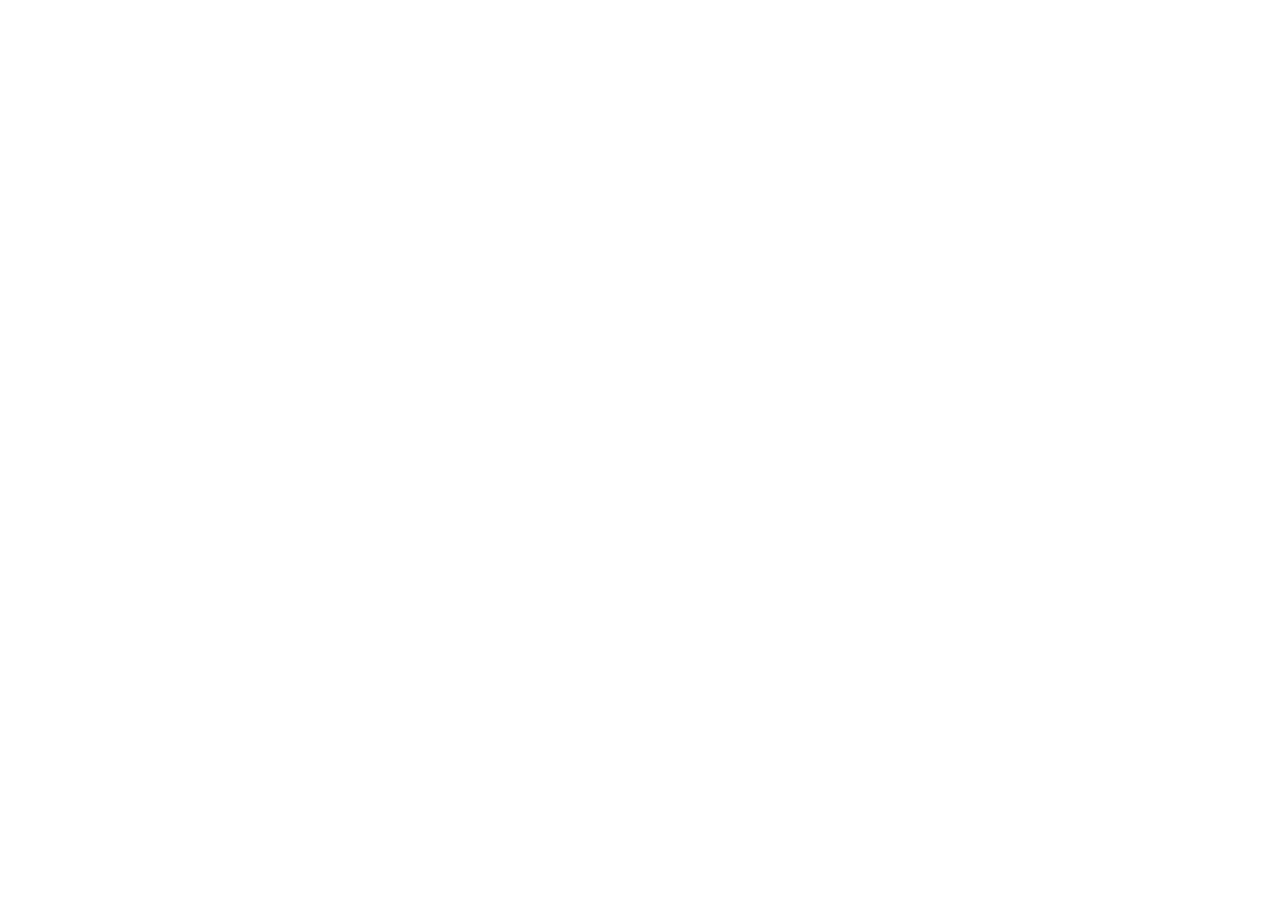
==== index.html @ e96fddd1 "base do projeto" ====
<!DOCTYPE html>
<html lang="pt">
<head>
    <meta charset="UTF-8">
    <meta name="viewport" content="width=device-width, initial-scale=1.0">
    <title>Document</title>
    <link rel="stylesheet" href="style.css">
</head>
<body>
    
</body>
</html>
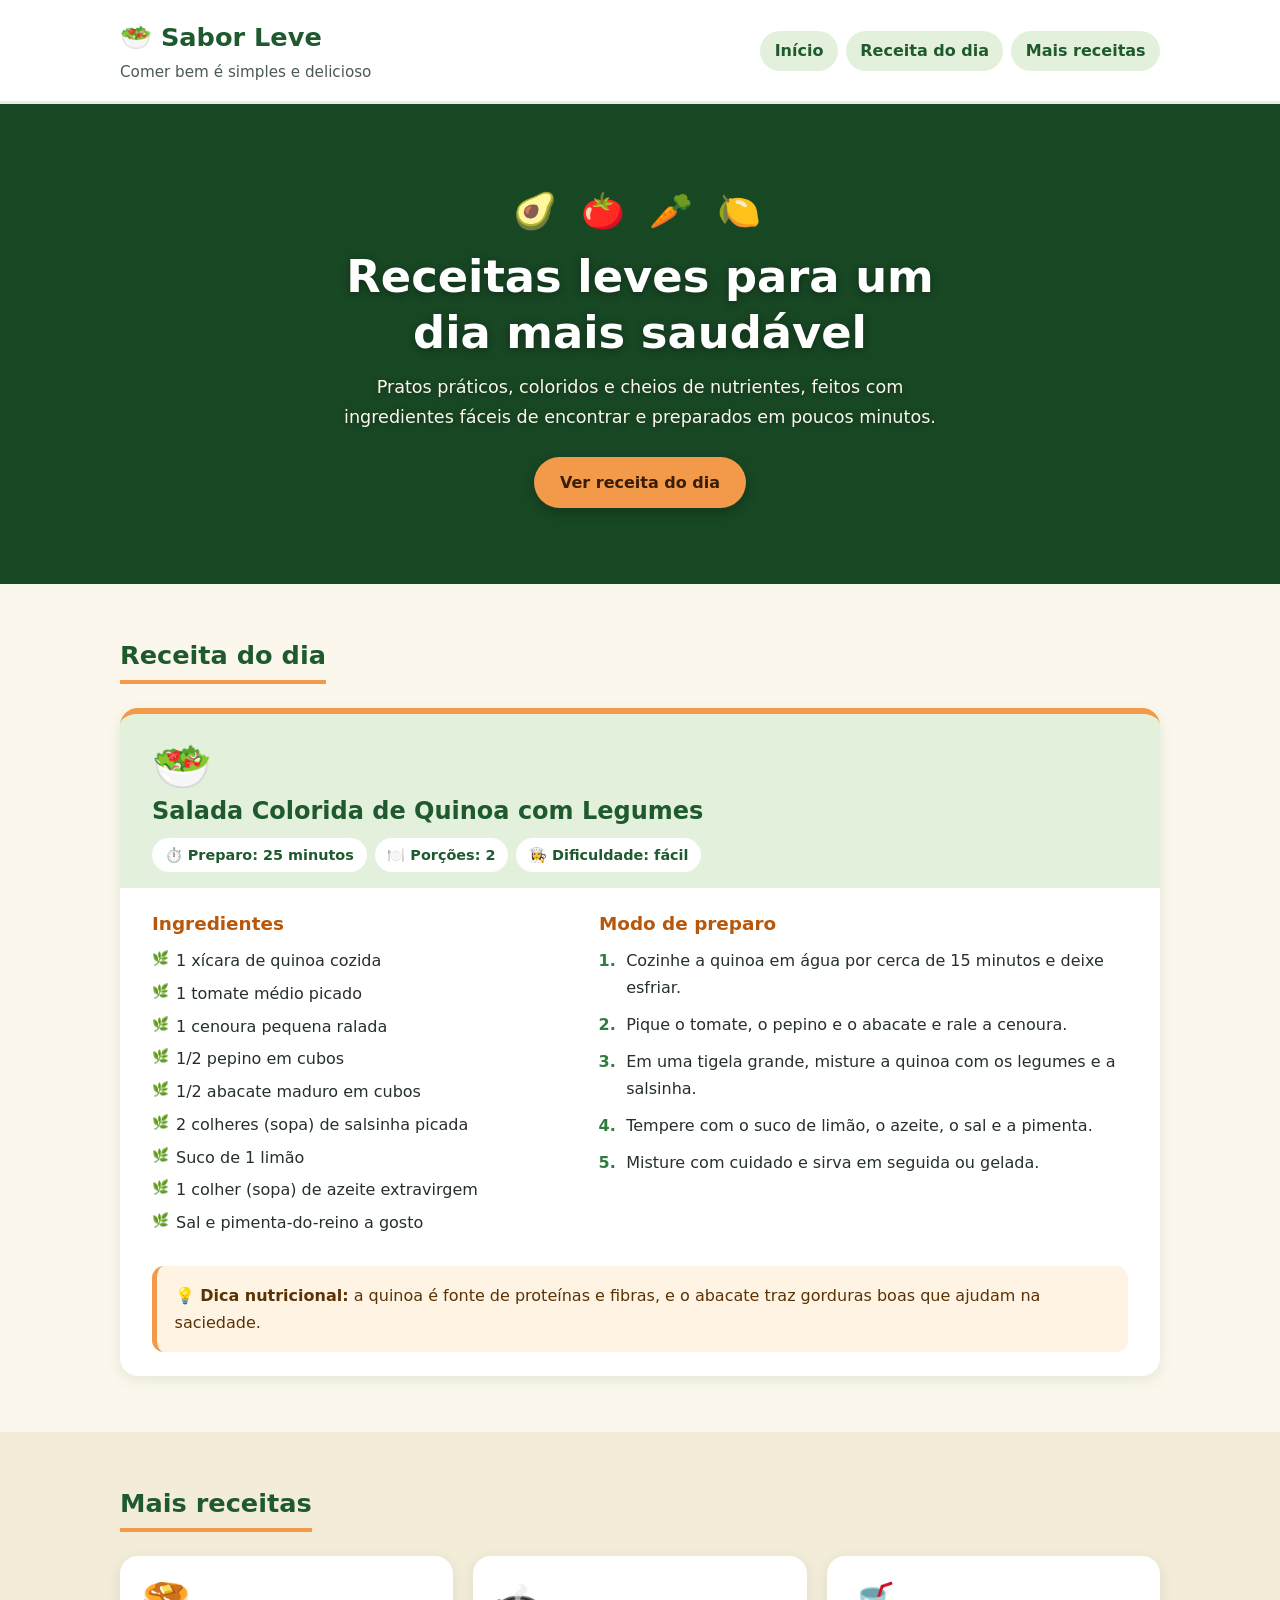
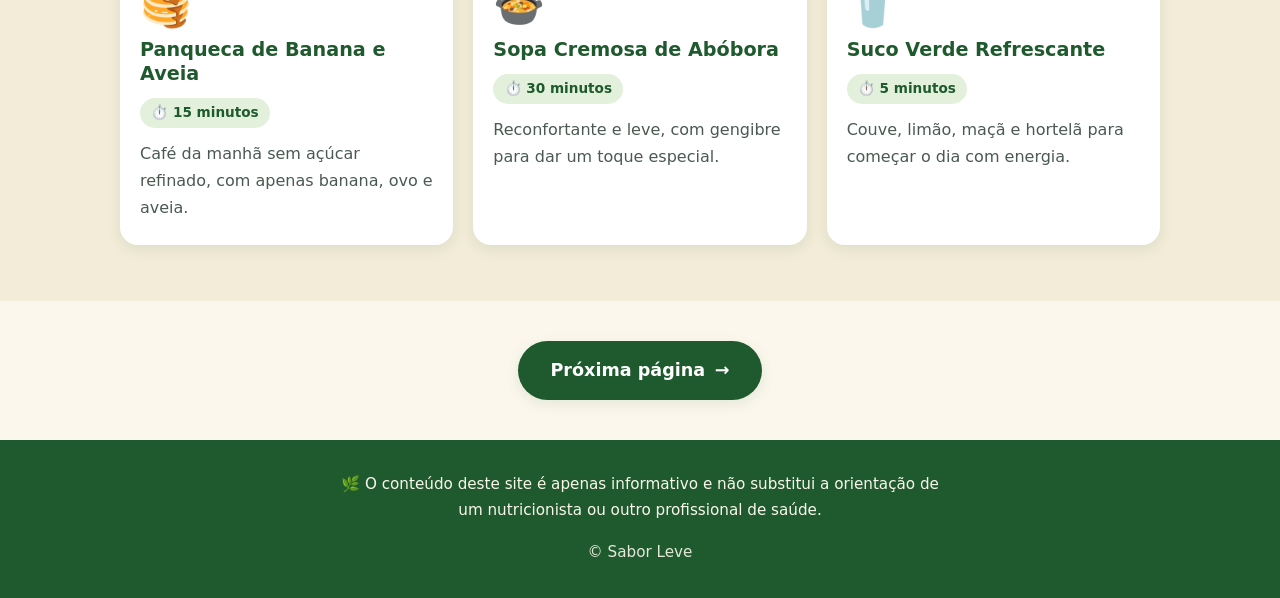
==== commit b8a91e24: "pagina inicial de receitas saudaveis" ====
--- a/index.html
+++ b/index.html
@@ -4,9 +4,138 @@
     <meta charset="UTF-8">
     <meta name="viewport" content="width=device-width, initial-scale=1.0">
     <title>Document</title>
-    <link rel="stylesheet" href="style.css">
+    <link rel="stylesheet" href="index.css">
 </head>
 <body>
-    
+
+  <a class="pular-conteudo" href="#receita-do-dia">Pular para o conteúdo</a>
+
+  <header class="cabecalho">
+    <div class="container cabecalho__conteudo">
+      <div class="marca">
+        <p class="marca__nome"><span aria-hidden="true">🥗</span> Sabor Leve</p>
+        <p class="marca__slogan">Comer bem é simples e delicioso</p>
+      </div>
+      <nav aria-label="Menu principal">
+        <ul class="menu">
+          <li><a href="#inicio">Início</a></li>
+          <li><a href="#receita-do-dia">Receita do dia</a></li>
+          <li><a href="#mais-receitas">Mais receitas</a></li>
+        </ul>
+      </nav>
+    </div>
+  </header>
+
+  <main>
+    <section class="hero" id="inicio" aria-labelledby="titulo-hero">
+      <div class="container hero__conteudo">
+        <p class="hero__emojis" aria-hidden="true">🥑 🍅 🥕 🍋</p>
+        <h1 id="titulo-hero">Receitas leves para um dia mais saudável</h1>
+        <p class="hero__texto">
+          Pratos práticos, coloridos e cheios de nutrientes, feitos com ingredientes
+          fáceis de encontrar e preparados em poucos minutos.
+        </p>
+        <a class="hero__botao" href="#receita-do-dia">Ver receita do dia</a>
+      </div>
+    </section>
+
+    <section class="secao" id="receita-do-dia" aria-labelledby="titulo-receita-dia">
+      <div class="container">
+        <h2 id="titulo-receita-dia" class="secao__titulo">Receita do dia</h2>
+
+        <article class="card-destaque">
+          <header class="card-destaque__topo">
+            <p class="card-destaque__emoji" aria-hidden="true">🥗</p>
+            <h3>Salada Colorida de Quinoa com Legumes</h3>
+            <ul class="info" aria-label="Informações da receita">
+              <li><span aria-hidden="true">⏱️</span> Preparo: 25 minutos</li>
+              <li><span aria-hidden="true">🍽️</span> Porções: 2</li>
+              <li><span aria-hidden="true">👩‍🍳</span> Dificuldade: fácil</li>
+            </ul>
+          </header>
+
+          <div class="card-destaque__corpo">
+            <section aria-labelledby="titulo-ingredientes">
+              <h4 id="titulo-ingredientes">Ingredientes</h4>
+              <ul class="lista-ingredientes">
+                <li>1 xícara de quinoa cozida</li>
+                <li>1 tomate médio picado</li>
+                <li>1 cenoura pequena ralada</li>
+                <li>1/2 pepino em cubos</li>
+                <li>1/2 abacate maduro em cubos</li>
+                <li>2 colheres (sopa) de salsinha picada</li>
+                <li>Suco de 1 limão</li>
+                <li>1 colher (sopa) de azeite extravirgem</li>
+                <li>Sal e pimenta-do-reino a gosto</li>
+              </ul>
+            </section>
+
+            <section aria-labelledby="titulo-preparo">
+              <h4 id="titulo-preparo">Modo de preparo</h4>
+              <ol class="lista-passos">
+                <li>Cozinhe a quinoa em água por cerca de 15 minutos e deixe esfriar.</li>
+                <li>Pique o tomate, o pepino e o abacate e rale a cenoura.</li>
+                <li>Em uma tigela grande, misture a quinoa com os legumes e a salsinha.</li>
+                <li>Tempere com o suco de limão, o azeite, o sal e a pimenta.</li>
+                <li>Misture com cuidado e sirva em seguida ou gelada.</li>
+              </ol>
+            </section>
+          </div>
+
+          <aside class="dica" aria-label="Dica nutricional">
+            <p><strong><span aria-hidden="true">💡</span> Dica nutricional:</strong>
+            a quinoa é fonte de proteínas e fibras, e o abacate traz gorduras boas
+            que ajudam na saciedade.</p>
+          </aside>
+        </article>
+      </div>
+    </section>
+
+    <section class="secao secao--alt" id="mais-receitas" aria-labelledby="titulo-mais">
+      <div class="container">
+        <h2 id="titulo-mais" class="secao__titulo">Mais receitas</h2>
+
+        <div class="grade">
+          <article class="card">
+            <p class="card__emoji" aria-hidden="true">🥞</p>
+            <h3>Panqueca de Banana e Aveia</h3>
+            <p class="card__tempo"><span aria-hidden="true">⏱️</span> 15 minutos</p>
+            <p>Café da manhã sem açúcar refinado, com apenas banana, ovo e aveia.</p>
+          </article>
+
+          <article class="card">
+            <p class="card__emoji" aria-hidden="true">🍲</p>
+            <h3>Sopa Cremosa de Abóbora</h3>
+            <p class="card__tempo"><span aria-hidden="true">⏱️</span> 30 minutos</p>
+            <p>Reconfortante e leve, com gengibre para dar um toque especial.</p>
+          </article>
+
+          <article class="card">
+            <p class="card__emoji" aria-hidden="true">🥤</p>
+            <h3>Suco Verde Refrescante</h3>
+            <p class="card__tempo"><span aria-hidden="true">⏱️</span> 5 minutos</p>
+            <p>Couve, limão, maçã e hortelã para começar o dia com energia.</p>
+          </article>
+        </div>
+      </div>
+    </section>
+
+        <nav class="navegacao-paginas" aria-label="Navegação entre páginas">
+      <a class="botao-proximo" id="botao-proximo" href="pagina2.html">
+        Próxima página <span aria-hidden="true">→</span>
+      </a>
+    </nav>
+  </main>
+
+  <footer class="rodape">
+    <div class="container">
+      <p>
+        <span aria-hidden="true">🌿</span> O conteúdo deste site é apenas informativo
+        e não substitui a orientação de um nutricionista ou outro profissional de saúde.
+      </p>
+      <p class="rodape__copy">© Sabor Leve</p>
+    </div>
+  </footer>
+
 </body>
 </html>
--- a/index.css
+++ b/index.css
@@ -0,0 +1,497 @@
+:root {
+  --verde-escuro: #1f5a2e;
+  --verde: #2f7d3f;
+  --verde-claro: #e3f1dc;
+  --creme: #fbf7ec;
+  --creme-escuro: #f3ecd8;
+  --laranja: #f2994a;
+  --laranja-escuro: #b8570a;
+  --texto: #25302a;
+  --texto-suave: #4a5a50;
+  --branco: #ffffff;
+
+  --fonte: system-ui, -apple-system, "Segoe UI", Roboto, Helvetica, Arial, sans-serif;
+  --raio: 18px;
+  --sombra: 0 4px 14px rgba(31, 90, 46, 0.1);
+  --sombra-hover: 0 10px 24px rgba(31, 90, 46, 0.18);
+
+  /* Imagem do hero: para trocar a foto, altere apenas esta linha */
+  --imagem-hero: url("assets/grao-de-chuca.jpeg");
+  /* Intensidade da camada escura sobre a foto (0 a 1) */
+  --overlay-hero: rgba(20, 60, 30, 0.62);
+}
+
+*,
+*::before,
+*::after {
+  box-sizing: border-box;
+}
+
+html {
+  scroll-behavior: smooth;
+}
+
+body {
+  margin: 0;
+  font-family: var(--fonte);
+  font-size: 1rem;
+  line-height: 1.7;
+  color: var(--texto);
+  background-color: var(--creme);
+}
+
+h1, h2, h3, h4 {
+  line-height: 1.25;
+  color: var(--verde-escuro);
+  margin: 0 0 0.75rem;
+}
+
+p {
+  margin: 0 0 1rem;
+}
+
+ul, ol {
+  margin: 0;
+  padding: 0;
+}
+
+a {
+  color: inherit;
+}
+
+:focus-visible {
+  outline: 3px solid var(--laranja-escuro);
+  outline-offset: 3px;
+  border-radius: 4px;
+}
+
+.container {
+  width: 100%;
+  max-width: 1080px;
+  margin: 0 auto;
+  padding: 0 1.25rem;
+}
+
+.pular-conteudo {
+  position: absolute;
+  left: -999px;
+  top: 0;
+  background: var(--verde-escuro);
+  color: var(--branco);
+  padding: 0.75rem 1rem;
+  z-index: 100;
+}
+
+.pular-conteudo:focus {
+  left: 0;
+}
+
+/* Cabeçalho */
+.cabecalho {
+  background-color: var(--branco);
+  border-bottom: 3px solid var(--verde-claro);
+  padding: 1rem 0;
+}
+
+.cabecalho__conteudo {
+  display: flex;
+  flex-direction: column;
+  gap: 0.75rem;
+}
+
+.marca__nome {
+  margin: 0;
+  font-size: 1.6rem;
+  font-weight: 800;
+  color: var(--verde-escuro);
+}
+
+.marca__slogan {
+  margin: 0;
+  font-size: 0.95rem;
+  color: var(--texto-suave);
+}
+
+.menu {
+  list-style: none;
+  display: flex;
+  flex-wrap: wrap;
+  gap: 0.5rem;
+}
+
+.menu a {
+  display: inline-block;
+  padding: 0.4rem 0.9rem;
+  border-radius: 999px;
+  background-color: var(--verde-claro);
+  color: var(--verde-escuro);
+  font-weight: 600;
+  text-decoration: none;
+  transition: background-color 0.2s ease, color 0.2s ease;
+}
+
+.menu a:hover {
+  background-color: var(--verde);
+  color: var(--branco);
+}
+
+/* Hero com imagem de fundo */
+.hero {
+  /* cor de segurança: se a imagem não carregar, o texto branco continua legível */
+  background-color: var(--verde-escuro);
+  background-image:
+    linear-gradient(var(--overlay-hero), var(--overlay-hero)),
+    var(--imagem-hero);
+  background-size: cover;
+  background-position: center;
+  background-repeat: no-repeat;
+
+  min-height: 380px;
+  display: flex;
+  align-items: center;
+  text-align: center;
+  padding: 3rem 0;
+  color: var(--creme);
+}
+
+.hero__conteudo {
+  display: flex;
+  flex-direction: column;
+  align-items: center;
+}
+
+.hero__emojis {
+  font-size: 2.2rem;
+  margin-bottom: 0.5rem;
+  letter-spacing: 0.4rem;
+}
+
+.hero h1 {
+  font-size: 2rem;
+  max-width: 20ch;
+  margin-left: auto;
+  margin-right: auto;
+  color: var(--branco);
+  text-shadow: 0 2px 8px rgba(0, 0, 0, 0.35);
+}
+
+.hero__texto {
+  max-width: 55ch;
+  margin: 0 auto 1.5rem;
+  font-size: 1.1rem;
+  color: var(--creme);
+  text-shadow: 0 1px 6px rgba(0, 0, 0, 0.35);
+}
+
+.hero__botao {
+  display: inline-block;
+  padding: 0.75rem 1.6rem;
+  border-radius: 999px;
+  background-color: var(--laranja);
+  color: #3a1d02;
+  font-weight: 700;
+  text-decoration: none;
+  box-shadow: 0 4px 12px rgba(0, 0, 0, 0.25);
+  transition: transform 0.2s ease, background-color 0.2s ease;
+}
+
+.hero__botao:hover {
+  background-color: #f7ad6b;
+  transform: translateY(-2px);
+}
+
+/* Seções */
+.secao {
+  padding: 2.5rem 0;
+}
+
+.secao--alt {
+  background-color: var(--creme-escuro);
+}
+
+.secao__titulo {
+  font-size: 1.6rem;
+  margin-bottom: 1.5rem;
+  padding-bottom: 0.5rem;
+  border-bottom: 4px solid var(--laranja);
+  display: inline-block;
+}
+
+/* Card em destaque */
+.card-destaque {
+  background-color: var(--branco);
+  border-radius: var(--raio);
+  box-shadow: var(--sombra);
+  overflow: hidden;
+  border-top: 6px solid var(--laranja);
+  transition: transform 0.25s ease, box-shadow 0.25s ease;
+}
+
+.card-destaque:hover {
+  transform: translateY(-3px);
+  box-shadow: var(--sombra-hover);
+}
+
+.card-destaque__topo {
+  padding: 1.5rem 1.25rem 1rem;
+  background-color: var(--verde-claro);
+}
+
+.card-destaque__emoji {
+  font-size: 3rem;
+  margin: 0;
+  line-height: 1.2;
+}
+
+.card-destaque__topo h3 {
+  font-size: 1.5rem;
+}
+
+.info {
+  list-style: none;
+  display: flex;
+  flex-wrap: wrap;
+  gap: 0.5rem;
+  margin-top: 0.5rem;
+}
+
+.info li {
+  background-color: var(--branco);
+  color: var(--verde-escuro);
+  font-weight: 600;
+  font-size: 0.9rem;
+  padding: 0.3rem 0.8rem;
+  border-radius: 999px;
+}
+
+.card-destaque__corpo {
+  display: grid;
+  gap: 1.5rem;
+  padding: 1.5rem 1.25rem;
+}
+
+.card-destaque__corpo h4 {
+  font-size: 1.15rem;
+  color: var(--laranja-escuro);
+}
+
+.lista-ingredientes {
+  list-style: none;
+}
+
+.lista-ingredientes li {
+  position: relative;
+  padding-left: 1.5rem;
+  margin-bottom: 0.35rem;
+}
+
+.lista-ingredientes li::before {
+  content: "🌿";
+  position: absolute;
+  left: 0;
+  font-size: 0.85rem;
+}
+
+.lista-passos {
+  padding-left: 1.4rem;
+}
+
+.lista-passos li {
+  margin-bottom: 0.6rem;
+  padding-left: 0.3rem;
+}
+
+.lista-passos li::marker {
+  font-weight: 800;
+  color: var(--verde);
+}
+
+.dica {
+  margin: 0 1.25rem 1.5rem;
+  padding: 1rem 1.1rem;
+  background-color: #fff3e3;
+  border-left: 5px solid var(--laranja);
+  border-radius: 12px;
+}
+
+.dica p {
+  margin: 0;
+  color: #5a3205;
+}
+
+/* Grid de cards */
+.grade {
+  display: grid;
+  gap: 1.25rem;
+  grid-template-columns: 1fr;
+}
+
+.card {
+  background-color: var(--branco);
+  border-radius: var(--raio);
+  box-shadow: var(--sombra);
+  padding: 1.5rem 1.25rem;
+  transition: transform 0.25s ease, box-shadow 0.25s ease;
+}
+
+.card:hover {
+  transform: translateY(-5px);
+  box-shadow: var(--sombra-hover);
+}
+
+.card__emoji {
+  font-size: 2.6rem;
+  margin: 0 0 0.5rem;
+  line-height: 1.2;
+}
+
+.card h3 {
+  font-size: 1.2rem;
+}
+
+.card__tempo {
+  display: inline-block;
+  margin-bottom: 0.75rem;
+  padding: 0.2rem 0.7rem;
+  border-radius: 999px;
+  background-color: var(--verde-claro);
+  color: var(--verde-escuro);
+  font-size: 0.85rem;
+  font-weight: 700;
+}
+
+.card p:last-child {
+  margin-bottom: 0;
+  color: var(--texto-suave);
+}
+
+/* Rodapé */
+.rodape {
+  background-color: var(--verde-escuro);
+  color: var(--creme);
+  padding: 2rem 0;
+  text-align: center;
+  font-size: 0.95rem;
+}
+
+.rodape p {
+  max-width: 62ch;
+  margin-left: auto;
+  margin-right: auto;
+}
+
+.rodape__copy {
+  margin-bottom: 0;
+  opacity: 0.9;
+}
+
+/* Tablet e desktop */
+@media (min-width: 768px) {
+  .cabecalho__conteudo {
+    flex-direction: row;
+    align-items: center;
+    justify-content: space-between;
+  }
+
+  .hero {
+    min-height: 480px;
+    padding: 4.5rem 0;
+  }
+
+  .hero h1 {
+    font-size: 2.8rem;
+  }
+
+  .secao {
+    padding: 3.5rem 0;
+  }
+
+  .card-destaque__topo,
+  .card-destaque__corpo {
+    padding-left: 2rem;
+    padding-right: 2rem;
+  }
+
+  .card-destaque__corpo {
+    grid-template-columns: 1fr 1.3fr;
+    gap: 2.5rem;
+  }
+
+  .dica {
+    margin-left: 2rem;
+    margin-right: 2rem;
+  }
+
+  .grade {
+    grid-template-columns: repeat(3, 1fr);
+  }
+}
+
+/* Respeita preferência por menos movimento */
+@media (prefers-reduced-motion: reduce) {
+  html {
+    scroll-behavior: auto;
+  }
+
+  .card,
+  .card-destaque,
+  .menu a,
+  .hero__botao {
+    transition: none;
+  }
+
+  .card:hover,
+  .card-destaque:hover,
+  .hero__botao:hover {
+    transform: none;
+  }
+}
+/* Navegação entre páginas */
+.navegacao-paginas {
+  display: flex;
+  justify-content: center;
+  padding: 2.5rem 1.25rem;
+  background-color: var(--creme);
+}
+
+.botao-proximo {
+  display: inline-flex;
+  align-items: center;
+  gap: 0.6rem;
+  padding: 0.9rem 2rem;
+  border-radius: 999px;
+  background-color: var(--verde-escuro);
+  color: var(--branco);
+  font-size: 1.1rem;
+  font-weight: 700;
+  text-decoration: none;
+  box-shadow: var(--sombra);
+  transition: transform 0.2s ease, box-shadow 0.2s ease, background-color 0.2s ease;
+}
+
+.botao-proximo span {
+  transition: transform 0.2s ease;
+}
+
+.botao-proximo:hover {
+  background-color: var(--verde);
+  transform: translateY(-3px);
+  box-shadow: var(--sombra-hover);
+}
+
+.botao-proximo:hover span {
+  transform: translateX(4px);
+}
+
+.botao-proximo:active {
+  transform: translateY(0);
+}
+
+/* Efeito de saída ao trocar de página (ativado pelo JavaScript) */
+body {
+  transition: opacity 0.35s ease;
+}
+
+body.saindo {
+  opacity: 0;
+}
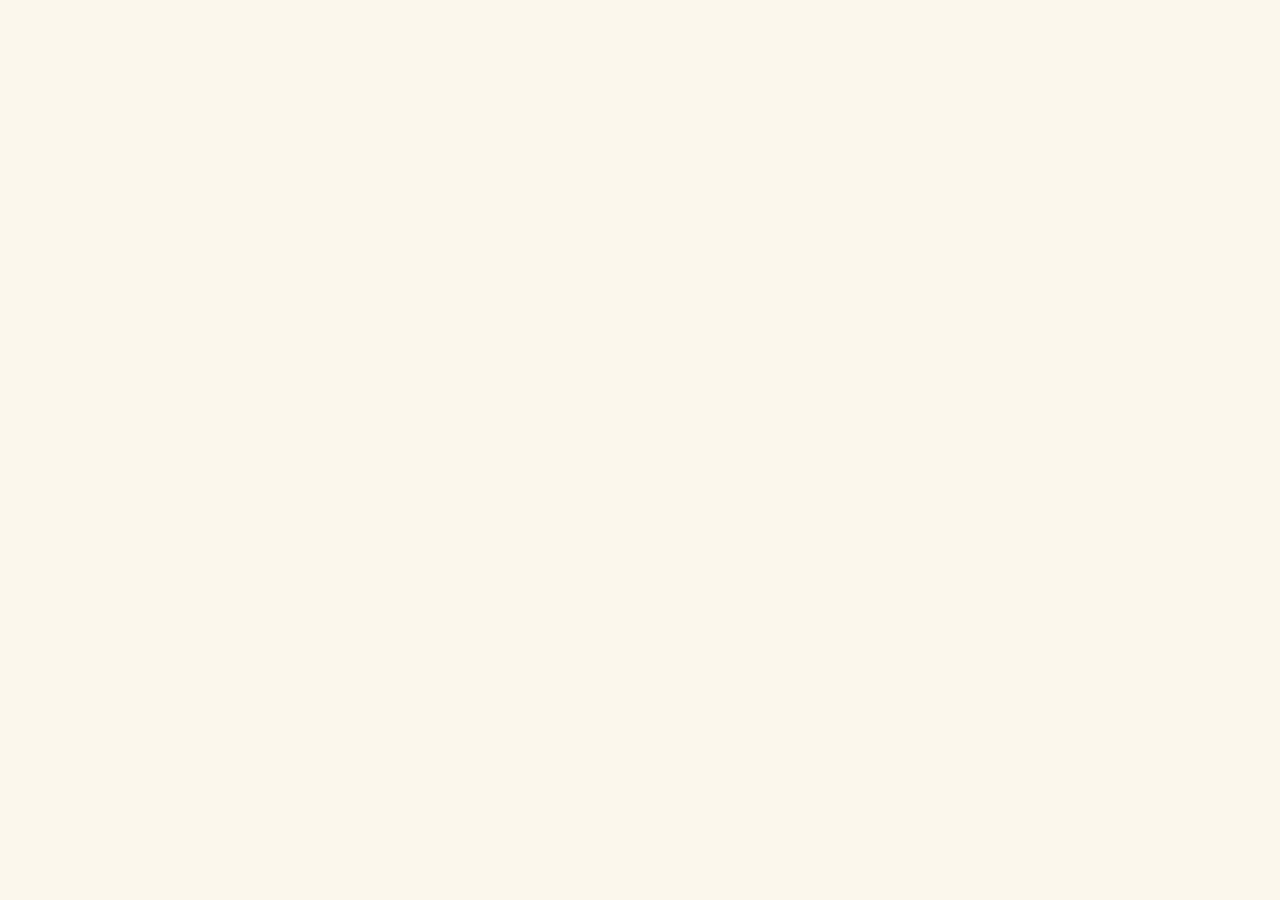
==== commit 8c842166: "Prato de jacaré" ====
--- a/index.html
+++ b/index.html
@@ -7,135 +7,6 @@
     <link rel="stylesheet" href="index.css">
 </head>
 <body>
-
-  <a class="pular-conteudo" href="#receita-do-dia">Pular para o conteúdo</a>
-
-  <header class="cabecalho">
-    <div class="container cabecalho__conteudo">
-      <div class="marca">
-        <p class="marca__nome"><span aria-hidden="true">🥗</span> Sabor Leve</p>
-        <p class="marca__slogan">Comer bem é simples e delicioso</p>
-      </div>
-      <nav aria-label="Menu principal">
-        <ul class="menu">
-          <li><a href="#inicio">Início</a></li>
-          <li><a href="#receita-do-dia">Receita do dia</a></li>
-          <li><a href="#mais-receitas">Mais receitas</a></li>
-        </ul>
-      </nav>
-    </div>
-  </header>
-
-  <main>
-    <section class="hero" id="inicio" aria-labelledby="titulo-hero">
-      <div class="container hero__conteudo">
-        <p class="hero__emojis" aria-hidden="true">🥑 🍅 🥕 🍋</p>
-        <h1 id="titulo-hero">Receitas leves para um dia mais saudável</h1>
-        <p class="hero__texto">
-          Pratos práticos, coloridos e cheios de nutrientes, feitos com ingredientes
-          fáceis de encontrar e preparados em poucos minutos.
-        </p>
-        <a class="hero__botao" href="#receita-do-dia">Ver receita do dia</a>
-      </div>
-    </section>
-
-    <section class="secao" id="receita-do-dia" aria-labelledby="titulo-receita-dia">
-      <div class="container">
-        <h2 id="titulo-receita-dia" class="secao__titulo">Receita do dia</h2>
-
-        <article class="card-destaque">
-          <header class="card-destaque__topo">
-            <p class="card-destaque__emoji" aria-hidden="true">🥗</p>
-            <h3>Salada Colorida de Quinoa com Legumes</h3>
-            <ul class="info" aria-label="Informações da receita">
-              <li><span aria-hidden="true">⏱️</span> Preparo: 25 minutos</li>
-              <li><span aria-hidden="true">🍽️</span> Porções: 2</li>
-              <li><span aria-hidden="true">👩‍🍳</span> Dificuldade: fácil</li>
-            </ul>
-          </header>
-
-          <div class="card-destaque__corpo">
-            <section aria-labelledby="titulo-ingredientes">
-              <h4 id="titulo-ingredientes">Ingredientes</h4>
-              <ul class="lista-ingredientes">
-                <li>1 xícara de quinoa cozida</li>
-                <li>1 tomate médio picado</li>
-                <li>1 cenoura pequena ralada</li>
-                <li>1/2 pepino em cubos</li>
-                <li>1/2 abacate maduro em cubos</li>
-                <li>2 colheres (sopa) de salsinha picada</li>
-                <li>Suco de 1 limão</li>
-                <li>1 colher (sopa) de azeite extravirgem</li>
-                <li>Sal e pimenta-do-reino a gosto</li>
-              </ul>
-            </section>
-
-            <section aria-labelledby="titulo-preparo">
-              <h4 id="titulo-preparo">Modo de preparo</h4>
-              <ol class="lista-passos">
-                <li>Cozinhe a quinoa em água por cerca de 15 minutos e deixe esfriar.</li>
-                <li>Pique o tomate, o pepino e o abacate e rale a cenoura.</li>
-                <li>Em uma tigela grande, misture a quinoa com os legumes e a salsinha.</li>
-                <li>Tempere com o suco de limão, o azeite, o sal e a pimenta.</li>
-                <li>Misture com cuidado e sirva em seguida ou gelada.</li>
-              </ol>
-            </section>
-          </div>
-
-          <aside class="dica" aria-label="Dica nutricional">
-            <p><strong><span aria-hidden="true">💡</span> Dica nutricional:</strong>
-            a quinoa é fonte de proteínas e fibras, e o abacate traz gorduras boas
-            que ajudam na saciedade.</p>
-          </aside>
-        </article>
-      </div>
-    </section>
-
-    <section class="secao secao--alt" id="mais-receitas" aria-labelledby="titulo-mais">
-      <div class="container">
-        <h2 id="titulo-mais" class="secao__titulo">Mais receitas</h2>
-
-        <div class="grade">
-          <article class="card">
-            <p class="card__emoji" aria-hidden="true">🥞</p>
-            <h3>Panqueca de Banana e Aveia</h3>
-            <p class="card__tempo"><span aria-hidden="true">⏱️</span> 15 minutos</p>
-            <p>Café da manhã sem açúcar refinado, com apenas banana, ovo e aveia.</p>
-          </article>
-
-          <article class="card">
-            <p class="card__emoji" aria-hidden="true">🍲</p>
-            <h3>Sopa Cremosa de Abóbora</h3>
-            <p class="card__tempo"><span aria-hidden="true">⏱️</span> 30 minutos</p>
-            <p>Reconfortante e leve, com gengibre para dar um toque especial.</p>
-          </article>
-
-          <article class="card">
-            <p class="card__emoji" aria-hidden="true">🥤</p>
-            <h3>Suco Verde Refrescante</h3>
-            <p class="card__tempo"><span aria-hidden="true">⏱️</span> 5 minutos</p>
-            <p>Couve, limão, maçã e hortelã para começar o dia com energia.</p>
-          </article>
-        </div>
-      </div>
-    </section>
-
-        <nav class="navegacao-paginas" aria-label="Navegação entre páginas">
-      <a class="botao-proximo" id="botao-proximo" href="pagina2.html">
-        Próxima página <span aria-hidden="true">→</span>
-      </a>
-    </nav>
-  </main>
-
-  <footer class="rodape">
-    <div class="container">
-      <p>
-        <span aria-hidden="true">🌿</span> O conteúdo deste site é apenas informativo
-        e não substitui a orientação de um nutricionista ou outro profissional de saúde.
-      </p>
-      <p class="rodape__copy">© Sabor Leve</p>
-    </div>
-  </footer>
-
+    
 </body>
 </html>
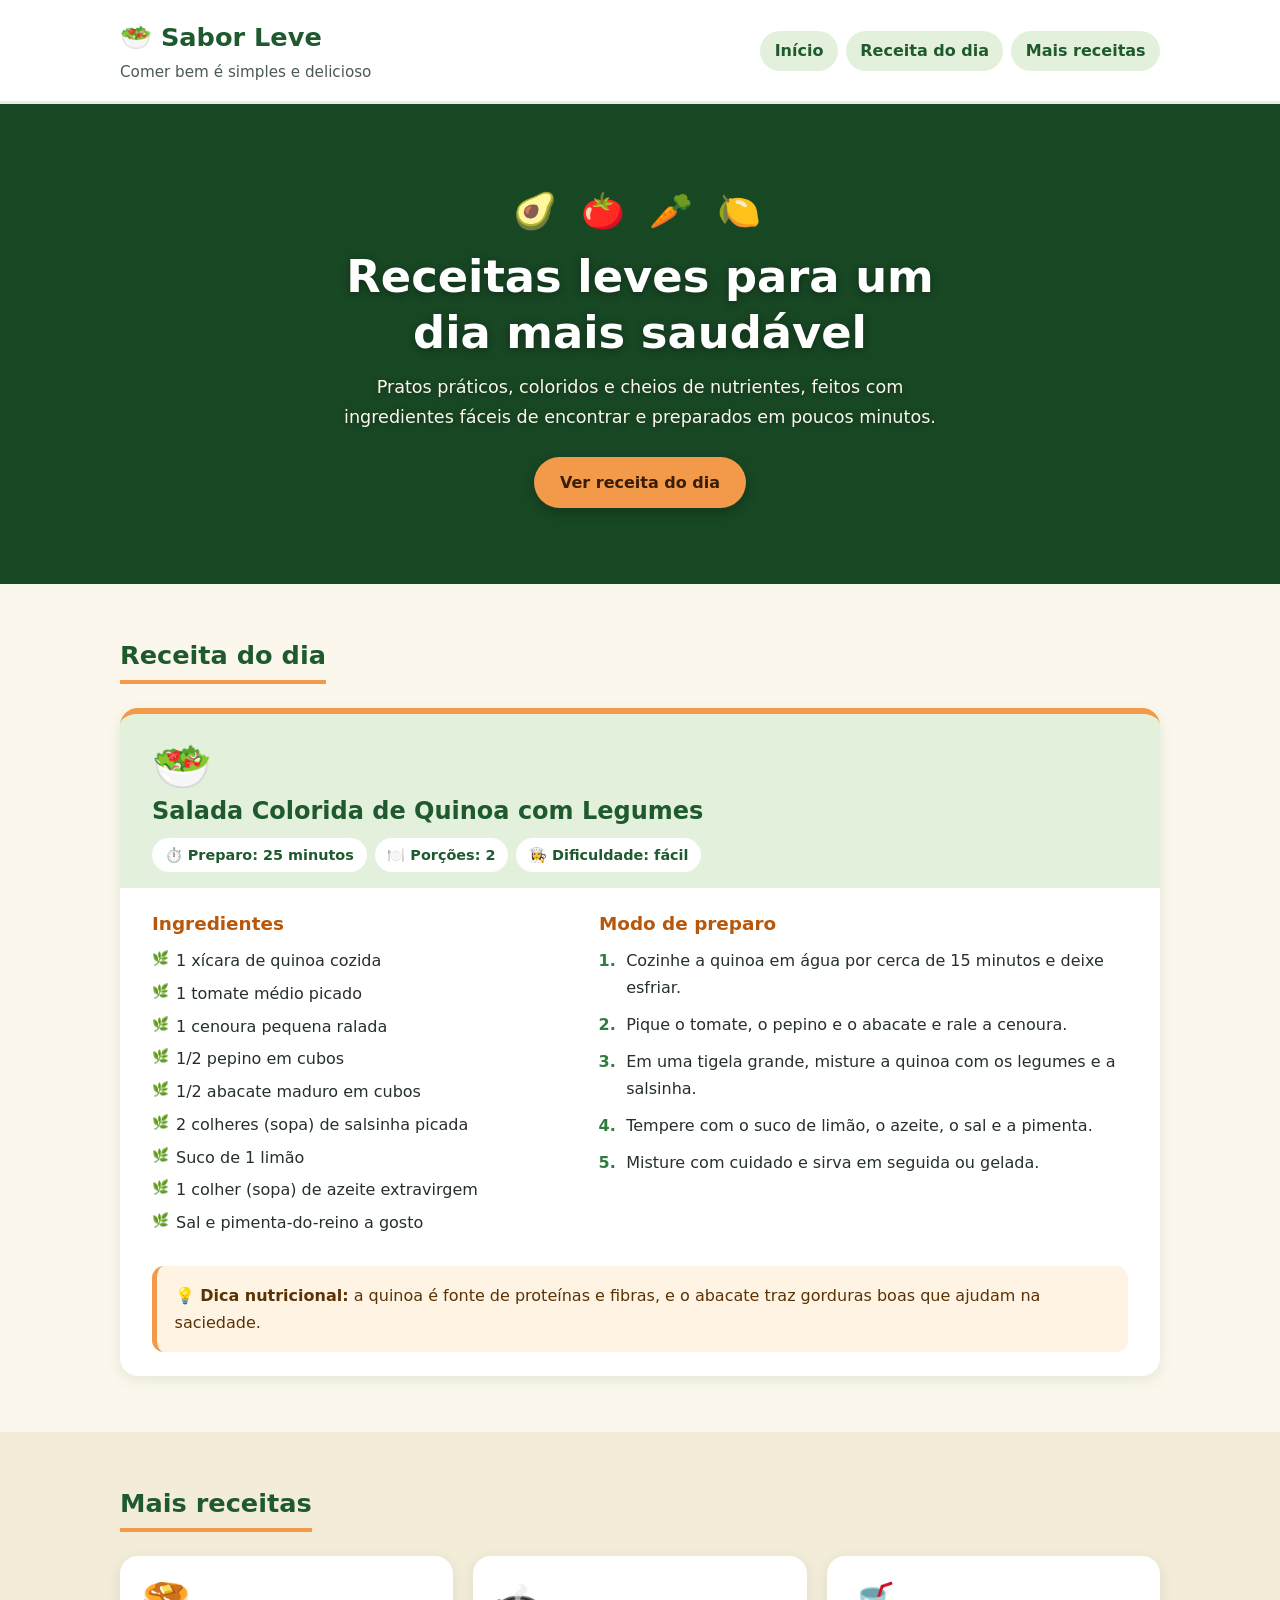
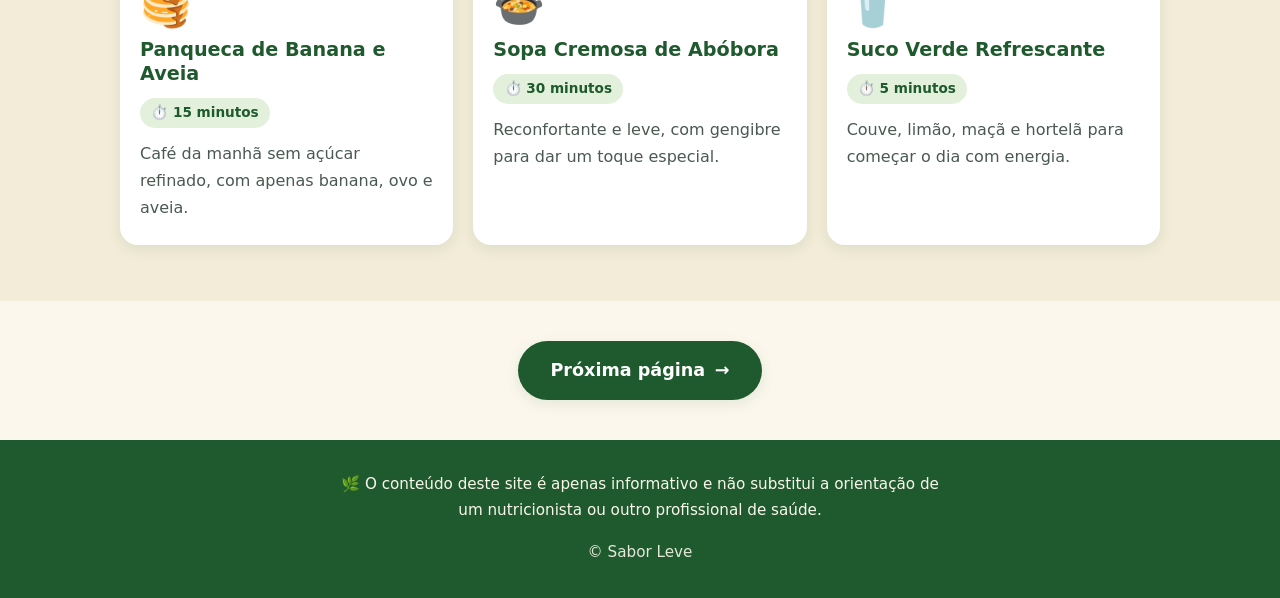
==== commit ec5d9682: "Prato de jacaré" ====
--- a/index.html
+++ b/index.html
@@ -7,6 +7,135 @@
     <link rel="stylesheet" href="index.css">
 </head>
 <body>
-    
+
+  <a class="pular-conteudo" href="#receita-do-dia">Pular para o conteúdo</a>
+
+  <header class="cabecalho">
+    <div class="container cabecalho__conteudo">
+      <div class="marca">
+        <p class="marca__nome"><span aria-hidden="true">🥗</span> Sabor Leve</p>
+        <p class="marca__slogan">Comer bem é simples e delicioso</p>
+      </div>
+      <nav aria-label="Menu principal">
+        <ul class="menu">
+          <li><a href="#inicio">Início</a></li>
+          <li><a href="#receita-do-dia">Receita do dia</a></li>
+          <li><a href="#mais-receitas">Mais receitas</a></li>
+        </ul>
+      </nav>
+    </div>
+  </header>
+
+  <main>
+    <section class="hero" id="inicio" aria-labelledby="titulo-hero">
+      <div class="container hero__conteudo">
+        <p class="hero__emojis" aria-hidden="true">🥑 🍅 🥕 🍋</p>
+        <h1 id="titulo-hero">Receitas leves para um dia mais saudável</h1>
+        <p class="hero__texto">
+          Pratos práticos, coloridos e cheios de nutrientes, feitos com ingredientes
+          fáceis de encontrar e preparados em poucos minutos.
+        </p>
+        <a class="hero__botao" href="#receita-do-dia">Ver receita do dia</a>
+      </div>
+    </section>
+
+    <section class="secao" id="receita-do-dia" aria-labelledby="titulo-receita-dia">
+      <div class="container">
+        <h2 id="titulo-receita-dia" class="secao__titulo">Receita do dia</h2>
+
+        <article class="card-destaque">
+          <header class="card-destaque__topo">
+            <p class="card-destaque__emoji" aria-hidden="true">🥗</p>
+            <h3>Salada Colorida de Quinoa com Legumes</h3>
+            <ul class="info" aria-label="Informações da receita">
+              <li><span aria-hidden="true">⏱️</span> Preparo: 25 minutos</li>
+              <li><span aria-hidden="true">🍽️</span> Porções: 2</li>
+              <li><span aria-hidden="true">👩‍🍳</span> Dificuldade: fácil</li>
+            </ul>
+          </header>
+
+          <div class="card-destaque__corpo">
+            <section aria-labelledby="titulo-ingredientes">
+              <h4 id="titulo-ingredientes">Ingredientes</h4>
+              <ul class="lista-ingredientes">
+                <li>1 xícara de quinoa cozida</li>
+                <li>1 tomate médio picado</li>
+                <li>1 cenoura pequena ralada</li>
+                <li>1/2 pepino em cubos</li>
+                <li>1/2 abacate maduro em cubos</li>
+                <li>2 colheres (sopa) de salsinha picada</li>
+                <li>Suco de 1 limão</li>
+                <li>1 colher (sopa) de azeite extravirgem</li>
+                <li>Sal e pimenta-do-reino a gosto</li>
+              </ul>
+            </section>
+
+            <section aria-labelledby="titulo-preparo">
+              <h4 id="titulo-preparo">Modo de preparo</h4>
+              <ol class="lista-passos">
+                <li>Cozinhe a quinoa em água por cerca de 15 minutos e deixe esfriar.</li>
+                <li>Pique o tomate, o pepino e o abacate e rale a cenoura.</li>
+                <li>Em uma tigela grande, misture a quinoa com os legumes e a salsinha.</li>
+                <li>Tempere com o suco de limão, o azeite, o sal e a pimenta.</li>
+                <li>Misture com cuidado e sirva em seguida ou gelada.</li>
+              </ol>
+            </section>
+          </div>
+
+          <aside class="dica" aria-label="Dica nutricional">
+            <p><strong><span aria-hidden="true">💡</span> Dica nutricional:</strong>
+            a quinoa é fonte de proteínas e fibras, e o abacate traz gorduras boas
+            que ajudam na saciedade.</p>
+          </aside>
+        </article>
+      </div>
+    </section>
+
+    <section class="secao secao--alt" id="mais-receitas" aria-labelledby="titulo-mais">
+      <div class="container">
+        <h2 id="titulo-mais" class="secao__titulo">Mais receitas</h2>
+
+        <div class="grade">
+          <article class="card">
+            <p class="card__emoji" aria-hidden="true">🥞</p>
+            <h3>Panqueca de Banana e Aveia</h3>
+            <p class="card__tempo"><span aria-hidden="true">⏱️</span> 15 minutos</p>
+            <p>Café da manhã sem açúcar refinado, com apenas banana, ovo e aveia.</p>
+          </article>
+
+          <article class="card">
+            <p class="card__emoji" aria-hidden="true">🍲</p>
+            <h3>Sopa Cremosa de Abóbora</h3>
+            <p class="card__tempo"><span aria-hidden="true">⏱️</span> 30 minutos</p>
+            <p>Reconfortante e leve, com gengibre para dar um toque especial.</p>
+          </article>
+
+          <article class="card">
+            <p class="card__emoji" aria-hidden="true">🥤</p>
+            <h3>Suco Verde Refrescante</h3>
+            <p class="card__tempo"><span aria-hidden="true">⏱️</span> 5 minutos</p>
+            <p>Couve, limão, maçã e hortelã para começar o dia com energia.</p>
+          </article>
+        </div>
+      </div>
+    </section>
+
+        <nav class="navegacao-paginas" aria-label="Navegação entre páginas">
+      <a class="botao-proximo" id="botao-proximo" href="pagina2.html">
+        Próxima página <span aria-hidden="true">→</span>
+      </a>
+    </nav>
+  </main>
+
+  <footer class="rodape">
+    <div class="container">
+      <p>
+        <span aria-hidden="true">🌿</span> O conteúdo deste site é apenas informativo
+        e não substitui a orientação de um nutricionista ou outro profissional de saúde.
+      </p>
+      <p class="rodape__copy">© Sabor Leve</p>
+    </div>
+  </footer>
+
 </body>
 </html>
